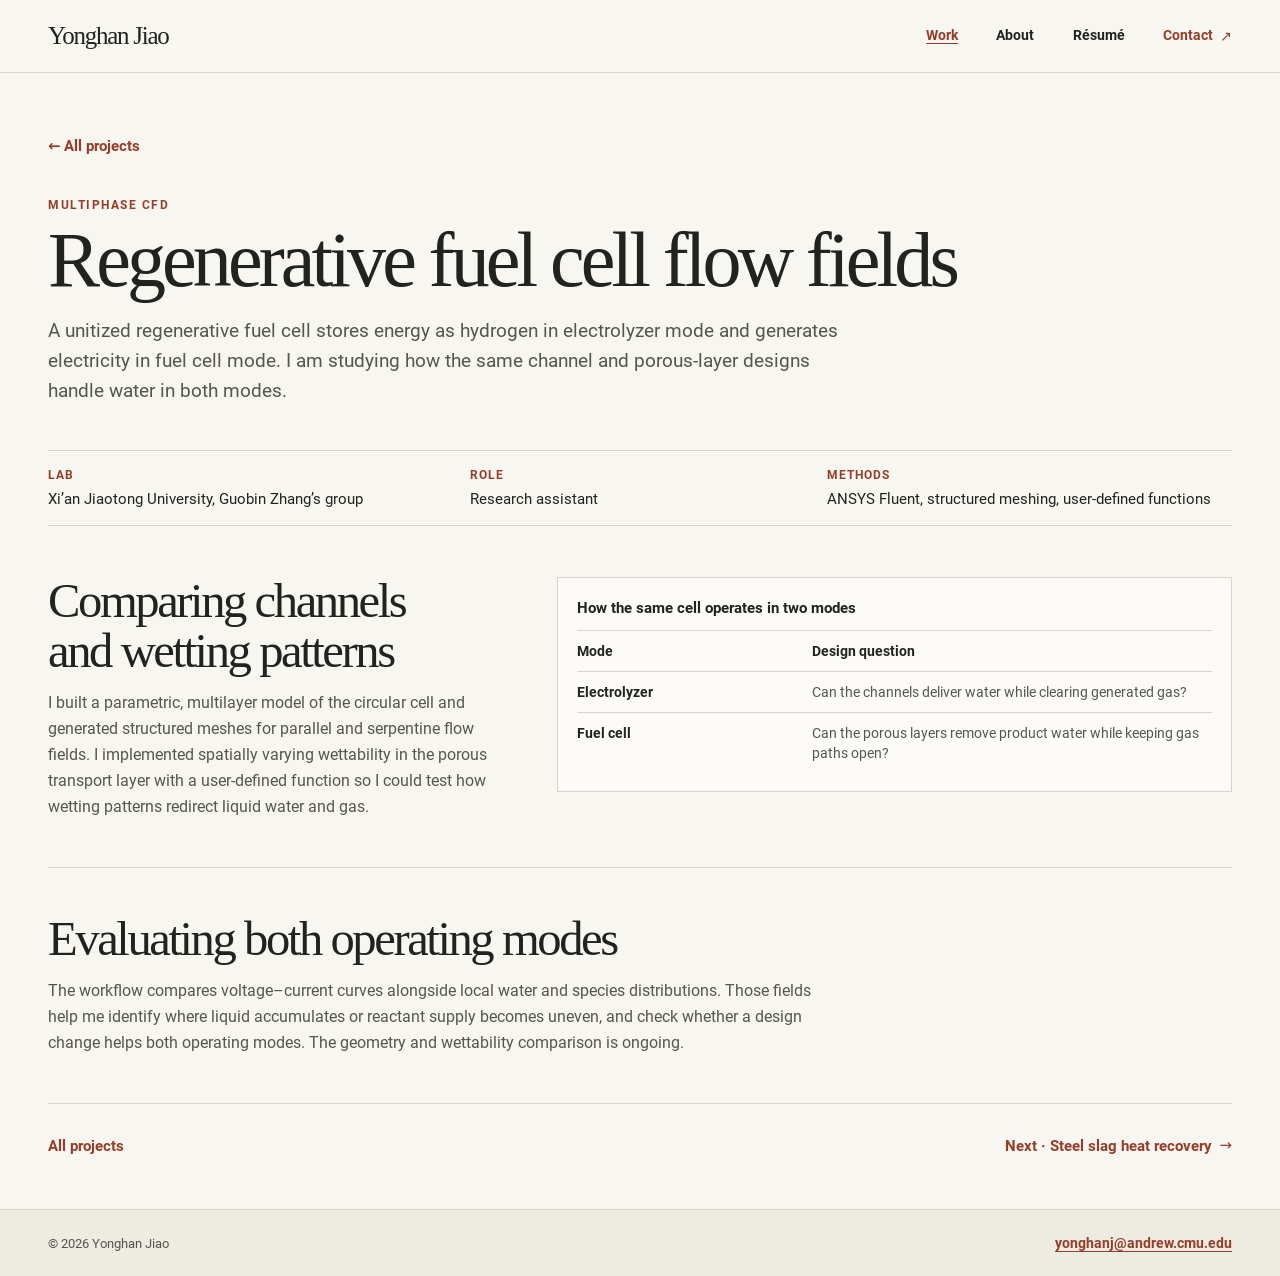
==== projects/regenerative-fuel-cells.html @ cce81bea "Add files via upload" ====
<!doctype html>
<html lang="en">
<head>
  <meta charset="utf-8">
  <meta name="viewport" content="width=device-width, initial-scale=1">
  <meta name="description" content="I built a 3D simulation workflow to compare water and gas transport in a circular cell that alternates between producing and consuming hydrogen.">
  <title>Regenerative fuel cell flow fields | Yonghan Jiao</title>
  <link rel="canonical" href="https://yonghan-jiao-engineering.neon-frost-7185.chatgpt.site/projects/regenerative-fuel-cells.html">
  <link rel="stylesheet" href="../assets/type.css">
  <link rel="stylesheet" href="../assets/site.css">
</head>
<body>
  <a class="skip" href="#main">Skip to content</a>
  <header class="site-header">
    <div class="shell header-content">
      <a class="wordmark" href="../index.html">Yonghan Jiao</a>
      <nav class="site-nav" aria-label="Main navigation">
        <a href="../index.html#work" aria-current="true">Work</a>
        <a href="../index.html#about">About</a>
        <a href="../index.html#resume">Résumé</a>
        <a class="nav-contact" href="mailto:yonghanj@andrew.cmu.edu">Contact <span class="arrow" aria-hidden="true">↗</span></a>
      </nav>
    </div>
  </header>
  <main id="main">
    <article class="shell">
      <header class="case-intro">
        <a class="text-link back-link" href="../index.html#work"><span aria-hidden="true">←&nbsp;</span> All projects</a>
        <p class="eyebrow">Multiphase CFD</p>
        <h1>Regenerative fuel cell flow fields</h1>
        <p class="deck">A unitized regenerative fuel cell stores energy as hydrogen in electrolyzer mode and generates electricity in fuel cell mode. I am studying how the same channel and porous-layer designs handle water in both modes.</p>
        <dl class="case-meta"><div><dt>Lab</dt><dd>Xi’an Jiaotong University, Guobin Zhang’s group</dd></div><div><dt>Role</dt><dd>Research assistant</dd></div><div><dt>Methods</dt><dd>ANSYS Fluent, structured meshing, user-defined functions</dd></div></dl>
      </header>
      <div class="case-body">
  <section class="case-section case-split">
    <div><h2>Comparing channels and wetting patterns</h2>
      <p>I built a parametric, multilayer model of the circular cell and generated structured meshes for parallel and serpentine flow fields. I implemented spatially varying wettability in the porous transport layer with a user-defined function so I could test how wetting patterns redirect liquid water and gas.</p></div>
    <figure class="compare-figure">
      <figcaption>How the same cell operates in two modes</figcaption>
      <table class="case-table">
        <thead><tr><th scope="col">Mode</th><th scope="col">Design question</th></tr></thead>
        <tbody><tr><th scope="row">Electrolyzer</th><td>Can the channels deliver water while clearing generated gas?</td></tr><tr><th scope="row">Fuel cell</th><td>Can the porous layers remove product water while keeping gas paths open?</td></tr></tbody>
      </table>
    </figure>
  </section>
  <section class="case-section">
    <h2>Evaluating both operating modes</h2>
      <p>The workflow compares voltage–current curves alongside local water and species distributions. Those fields help me identify where liquid accumulates or reactant supply becomes uneven, and check whether a design change helps both operating modes. The geometry and wettability comparison is ongoing.</p>
  </section>
      </div>
      <nav class="case-next" aria-label="More projects">
        <a class="text-link" href="../index.html#work">All projects</a>
        <a class="text-link next" href="steel-slag-heat-recovery.html">Next · Steel slag heat recovery <span class="arrow" aria-hidden="true">→</span></a>
      </nav>
    </article>
  </main>
  <footer class="site-footer">
    <div class="shell footer-content">
      <p>© 2026 Yonghan Jiao</p>
      <a href="mailto:yonghanj@andrew.cmu.edu">yonghanj@andrew.cmu.edu</a>
    </div>
  </footer>
</body>
</html>
---- assets/type.css ----
@font-face {
  font-family: Roboto;
  src: url("roboto-regular.woff2") format("woff2");
  font-weight: 400;
  font-display: swap;
}
@font-face {
  font-family: Roboto;
  src: url("roboto-bold.woff2") format("woff2");
  font-weight: 550 900;
  font-display: swap;
}
---- assets/site.css ----
:root {
  color-scheme: light;
  --paper: #f8f6f1;
  --white: #fff;
  --ink: #22231e;
  --muted: #55564e;
  --faint: #646359;
  --accent: #963d29;
  --accent-hover: #74301f;
  --line: #d9d4c9;
  --wash: #eeebe3;
  --display: "Instrument Serif", Georgia, "Times New Roman", serif;
  --body: "Roboto", system-ui, sans-serif;
}

*, *::before, *::after { box-sizing: border-box; }
html { scroll-padding-top: 6rem; }
body {
  margin: 0;
  background: var(--paper);
  color: var(--ink);
  font: 1rem / 1.62 var(--body);
  -webkit-font-smoothing: antialiased;
}
h1, h2, h3, p, figure, dl, dd { margin: 0; }
h1, h2, h3 { text-wrap: balance; }
h1, h2 { font-family: var(--display); font-weight: 400; letter-spacing: -.05em; }
h3 { line-height: 1.24; }
a { color: var(--accent); text-underline-offset: .21em; }
a:hover { color: var(--accent-hover); }
a:focus-visible { outline: 2px solid var(--accent); outline-offset: 5px; }
img { display: block; max-width: 100%; height: auto; }
sub, sup { line-height: 0; }
::selection { background: #ecd1c3; color: var(--ink); }

.shell { width: min(100% - 96px, 1220px); margin-inline: auto; }
.skip {
  position: fixed;
  z-index: 5;
  top: 12px;
  left: 12px;
  transform: translateY(-160%);
  padding: .7rem 1rem;
  color: var(--white);
  background: var(--ink);
}
.skip:focus { transform: none; color: var(--white); }

.site-header {
  position: sticky;
  top: 0;
  z-index: 3;
  background: var(--paper);
  border-bottom: 1px solid var(--line);
}
.header-content { display: flex; align-items: center; justify-content: space-between; min-height: 72px; gap: 1rem; }
.wordmark {
  color: var(--ink);
  font-family: var(--display);
  font-size: 1.56rem;
  line-height: 1.1;
  letter-spacing: -.05em;
  text-decoration: none;
  white-space: nowrap;
}
.site-nav { display: flex; align-items: center; gap: clamp(.95rem, 3vw, 2.65rem); }
.site-nav a {
  display: inline-flex;
  align-items: center;
  min-height: 42px;
  color: var(--ink);
  font-size: .89rem;
  font-weight: 550;
  text-decoration: none;
}
.site-nav a:hover, .site-nav a[aria-current] { color: var(--accent); text-decoration: underline; }
.site-nav .nav-contact { color: var(--accent); }
.arrow { margin-left: .48em; font: 400 1em / 1 "DejaVu Sans", "Segoe UI Symbol", sans-serif; }

.hero {
  display: grid;
  grid-template-columns: minmax(0, 1.14fr) minmax(0, .86fr);
  gap: clamp(2rem, 6vw, 6.4rem);
  align-items: center;
  padding-block: clamp(2.6rem, 5.1vw, 4.75rem) clamp(2.6rem, 4.9vw, 4.4rem);
}
.eyebrow {
  color: var(--accent);
  font-size: .75rem;
  font-weight: 700;
  letter-spacing: .125em;
  text-transform: uppercase;
  line-height: 1.45;
}
.hero .eyebrow { display: flex; align-items: center; gap: .75rem; }
.hero .eyebrow::before { content: ""; width: 1.85rem; height: 1px; background: var(--accent); }
.hero h1 { margin-block: .54rem 1.1rem; font-size: clamp(3.8rem, 7.2vw, 7rem); line-height: .99; }
.hero-role { font-size: clamp(1.12rem, 2vw, 1.55rem); letter-spacing: -.027em; font-weight: 550; line-height: 1.35; }
.hero-bio { max-width: 33rem; margin-top: 1.1rem; color: var(--muted); font-size: 1.03rem; }
.actions { display: flex; flex-wrap: wrap; align-items: center; gap: .7rem 1.55rem; margin-top: 1.8rem; }
.button {
  display: inline-flex;
  min-height: 47px;
  justify-content: center;
  align-items: center;
  padding: .64rem 1.03rem;
  border: 1px solid var(--accent);
  color: var(--white);
  background: var(--accent);
  text-decoration: none;
  font-size: .9rem;
  font-weight: 650;
}
.button:hover { background: var(--accent-hover); border-color: var(--accent-hover); color: var(--white); }
.text-link {
  display: inline-flex;
  align-items: center;
  min-height: 44px;
  font-size: .93rem;
  font-weight: 650;
  text-decoration: none;
}
.text-link:hover { text-decoration: underline; }
.portrait img { width: 100%; aspect-ratio: 1 / 1.02; object-fit: cover; object-position: 50% 17%; background: #282825; }
.portrait figcaption { padding-top: .48rem; color: var(--faint); font-size: .78rem; }

.band { border-top: 1px solid var(--line); }
.section-pad { padding-block: clamp(2.7rem, 5.5vw, 5.1rem); }
.section-title { margin-bottom: 1.52rem; font-size: clamp(2.65rem, 4.8vw, 4.6rem); line-height: .99; }
.project-grid { display: grid; grid-template-columns: repeat(2, minmax(0, 1fr)); gap: clamp(1.3rem, 3vw, 2.7rem); }
.feature {
  position: relative;
  display: flex;
  flex-direction: column;
  border: 1px solid var(--line);
  background: #fbfaf7;
}
.feature .cover {
  display: grid;
  place-items: center;
  height: clamp(12rem, 18.5vw, 17.4rem);
  padding: clamp(.75rem, 2.2vw, 1.55rem);
  border-bottom: 1px solid var(--line);
  background: var(--white);
  overflow: hidden;
}
.feature .cover img { width: 100%; height: 100%; object-fit: contain; }
.feature-copy { display: flex; flex-direction: column; flex: 1; padding: clamp(1.1rem, 2.4vw, 1.85rem); }
.feature h3 {
  margin-top: .48rem;
  font-family: var(--display);
  font-size: clamp(1.92rem, 3vw, 2.82rem);
  font-weight: 400;
  letter-spacing: -.04em;
  line-height: 1.02;
}
.feature h3 a, .experience-list h3 a { color: var(--ink); text-decoration: none; }
.feature h3 a:hover, .experience-list h3 a:hover { color: var(--accent); text-decoration: underline; }
.feature h3 a::after { content: ""; position: absolute; inset: 0; }
.feature p:not(.eyebrow) { margin-block: .85rem 1.1rem; color: var(--muted); }
.feature .feature-link { margin-top: auto; font-size: .89rem; font-weight: 650; color: var(--accent); }
.feature:focus-within, .feature:hover { border-color: #a89c90; }

.more-work { margin-top: clamp(2.7rem, 5.3vw, 4.7rem); }
.subheading { font: 400 clamp(1.9rem, 3.3vw, 2.8rem) / 1.1 var(--display); letter-spacing: -.042em; margin-bottom: 1rem; }
.experience-list { list-style: none; padding: 0; margin: 0; border-top: 1px solid var(--line); }
.experience-list li {
  position: relative;
  display: grid;
  grid-template-columns: minmax(0, .88fr) minmax(0, 1.12fr) 1.6rem;
  align-items: center;
  gap: .4rem clamp(1rem, 3vw, 2.7rem);
  padding-block: 1.23rem;
  border-bottom: 1px solid var(--line);
}
.experience-list .eyebrow { margin-bottom: .33rem; font-size: .67rem; }
.experience-list h3 { font-size: 1.15rem; font-weight: 650; letter-spacing: -.017em; }
.experience-list h3 a::after { content: ""; position: absolute; inset: 0; }
.experience-list .summary { color: var(--muted); font-size: .93rem; }
.experience-list .row-arrow { color: var(--accent); font: 400 1.13rem / 1 "DejaVu Sans", "Segoe UI Symbol", sans-serif; justify-self: end; }

.about-band { background: var(--wash); }
.about-layout { display: grid; grid-template-columns: minmax(0, 1fr) minmax(0, .68fr); gap: 2rem clamp(2.7rem, 8vw, 8rem); }
.about-copy p { max-width: 44rem; color: var(--muted); }
.about-copy p + p { margin-top: 1rem; }
.about-layout .section-title { margin-bottom: 1.2rem; }
.background { align-self: end; border-top: 1px solid #cbc4b6; }
.background > div { padding-block: 1.05rem; border-bottom: 1px solid #cbc4b6; }
.background dt { font-weight: 700; }
.background dd { color: var(--muted); font-size: .91rem; margin-top: .23rem; }

.resume-layout { display: grid; grid-template-columns: minmax(0, 1.06fr) minmax(0, .94fr); align-items: center; gap: 1.3rem 4rem; }
.resume-layout .section-title { margin-bottom: .8rem; }
.resume-layout p { max-width: 33rem; color: var(--muted); }
.resume-layout .actions { margin-top: 0; justify-content: flex-end; }

.site-footer { border-top: 1px solid var(--line); background: var(--wash); }
.footer-content { padding-block: 1.35rem; display: flex; align-items: baseline; justify-content: space-between; flex-wrap: wrap; gap: .5rem 2rem; }
.footer-content p { color: var(--muted); font-size: .8rem; }
.footer-content a { font-size: .88rem; font-weight: 600; overflow-wrap: anywhere; }

.case-intro { padding-top: clamp(1.65rem, 4vw, 3.3rem); padding-bottom: clamp(1.5rem, 4vw, 3.2rem); }
.back-link { margin-bottom: clamp(.9rem, 3vw, 1.8rem); }
.case-intro h1 { font-size: clamp(3rem, 6.1vw, 5.65rem); line-height: .98; margin-block: .5rem 1.07rem; text-wrap: pretty; }
.case-intro .deck { color: var(--muted); font-size: clamp(1.02rem, 1.45vw, 1.22rem); max-width: 50rem; }
.case-meta {
  display: grid;
  grid-template-columns: 1.05fr .88fr 1.07fr;
  gap: .9rem 1.5rem;
  margin-top: clamp(1.45rem, 3.4vw, 2.8rem);
  padding-block: .95rem;
  border-block: 1px solid var(--line);
}
.case-meta dt { font-weight: 700; font-size: .74rem; letter-spacing: .085em; text-transform: uppercase; color: var(--accent); }
.case-meta dd { font-size: .91rem; line-height: 1.45; margin-top: .22rem; }
.case-section { padding-block: clamp(1.45rem, 3.7vw, 3.25rem); border-bottom: 1px solid var(--line); }
.case-section:first-child { padding-top: 0; }
.case-section h2 { font-size: clamp(2.1rem, 3.8vw, 3.38rem); line-height: 1.02; margin-bottom: .85rem; }
.case-section p { color: var(--muted); max-width: 48rem; }
.case-section p + p { margin-top: .82rem; }
.case-split { display: grid; grid-template-columns: minmax(0, .8fr) minmax(0, 1.2fr); align-items: start; gap: 1.6rem clamp(1.6rem, 4.6vw, 4.6rem); }
.figure-image {
  display: block;
  background: var(--white);
  border: 1px solid var(--line);
  padding: clamp(.45rem, 1.3vw, 1.1rem);
}
.figure-image img { width: 100%; }
.case-figure figcaption { padding-top: .65rem; font-size: .81rem; color: var(--faint); line-height: 1.52; }
.case-figure figcaption a { display: inline-block; font-weight: 650; margin-left: .18rem; }
.result-stats {
  display: grid;
  grid-template-columns: repeat(2, minmax(0, 1fr));
  margin: 1.35rem 0 1.15rem;
  border-block: 1px solid var(--line);
}
.result-stats > div { padding: .85rem .8rem .92rem 0; }
.result-stats > div + div { padding-left: .9rem; border-left: 1px solid var(--line); }
.result-stats dt { font-size: .8rem; color: var(--muted); }
.result-stats dd { margin: 0 0 .13rem; color: var(--accent); font: 400 clamp(1.65rem, 2.4vw, 2.45rem) / 1.15 var(--display); letter-spacing: -.035em; }
.result-stats .units { font: 500 .75rem / 1.2 var(--body); letter-spacing: 0; white-space: nowrap; }
.figure-strip { max-width: 59rem; margin-top: 1.22rem; }
.figure-pair { display: grid; gap: 1.4rem; align-content: start; }
.figure-pair .case-figure { max-width: 38rem; }
.key-result { margin-top: 1.08rem; padding: .75rem 1rem; border-left: 3px solid var(--accent); background: var(--wash); }
.key-result strong { color: var(--ink); }

.compare-figure { padding: 1.1rem 1.2rem; border: 1px solid var(--line); background: #fcfbf8; }
.compare-figure figcaption { margin-bottom: .65rem; color: var(--ink); font-weight: 650; font-size: .93rem; }
.case-table { width: 100%; border-collapse: collapse; font-size: .87rem; line-height: 1.45; }
.case-table th, .case-table td { padding: .62rem .58rem .62rem 0; text-align: left; vertical-align: top; border-top: 1px solid var(--line); }
.case-table th { font-weight: 650; }
.case-table td { color: var(--muted); }
.case-table tbody th { width: 37%; }
.process-list { margin: 0; padding-left: 1.3rem; color: var(--muted); }
.process-list li + li { margin-top: .42rem; }
.process-list li::marker { color: var(--accent); }
.process-list strong { color: var(--ink); }
.case-next { padding-block: 1.2rem 2.6rem; display: flex; align-items: baseline; justify-content: space-between; flex-wrap: wrap; column-gap: 1.4rem; }
.case-next .next { text-align: right; }

@media (max-width: 860px) {
  .shell { width: calc(100% - 56px); }
  .hero { gap: 1.75rem; grid-template-columns: minmax(0, 1.1fr) minmax(0, .9fr); }
  .hero h1 { font-size: clamp(3.32rem, 8vw, 5.1rem); }
  .portrait img { aspect-ratio: .87; }
  .feature-copy { padding: 1.15rem; }
  .case-split { grid-template-columns: minmax(0, 1fr) minmax(0, 1.12fr); }
}

@media (max-width: 640px) {
  html { scroll-padding-top: 4.8rem; }
  .shell { width: calc(100% - 34px); }
  .header-content { min-height: 62px; }
  .wordmark { font-size: 1.21rem; }
  .site-nav { gap: clamp(.65rem, 2.8vw, 1.05rem); }
  .site-nav a { font-size: .8rem; }
  .site-nav .nav-contact { display: none; }
  .hero, .project-grid, .about-layout, .resume-layout, .case-split { grid-template-columns: 1fr; }
  .hero { padding-top: 2.15rem; gap: 1.65rem; }
  .hero h1 { font-size: clamp(3.45rem, 12vw, 5.15rem); margin-bottom: .72rem; }
  .hero-bio { margin-top: .78rem; font-size: .98rem; }
  .actions { margin-top: 1.2rem; }
  .portrait img { aspect-ratio: 1.19; object-position: 50% 12%; }
  .feature .cover { height: auto; aspect-ratio: 1.94; padding: .65rem; }
  .experience-list li { grid-template-columns: 1fr 1.5rem; }
  .experience-list .summary { grid-row: 2; }
  .experience-list .row-arrow { grid-column: 2; grid-row: 1 / 3; }
  .resume-layout .actions { justify-content: flex-start; }
  .case-meta { grid-template-columns: 1fr; gap: .64rem; }
  .case-meta > div { display: grid; grid-template-columns: 5.5rem minmax(0, 1fr); gap: .45rem; align-items: baseline; }
  .case-meta dd { margin: 0; }
  .case-next .next { text-align: left; }
}
@media (prefers-reduced-motion: no-preference) {
  .button, .feature { transition: background-color .16s, border-color .16s; }
}
@media print {
  .site-header, .site-footer, .actions, .back-link, .case-next { display: none; }
  .shell { width: 100%; }
  .case-figure, .case-section { break-inside: avoid; }
}
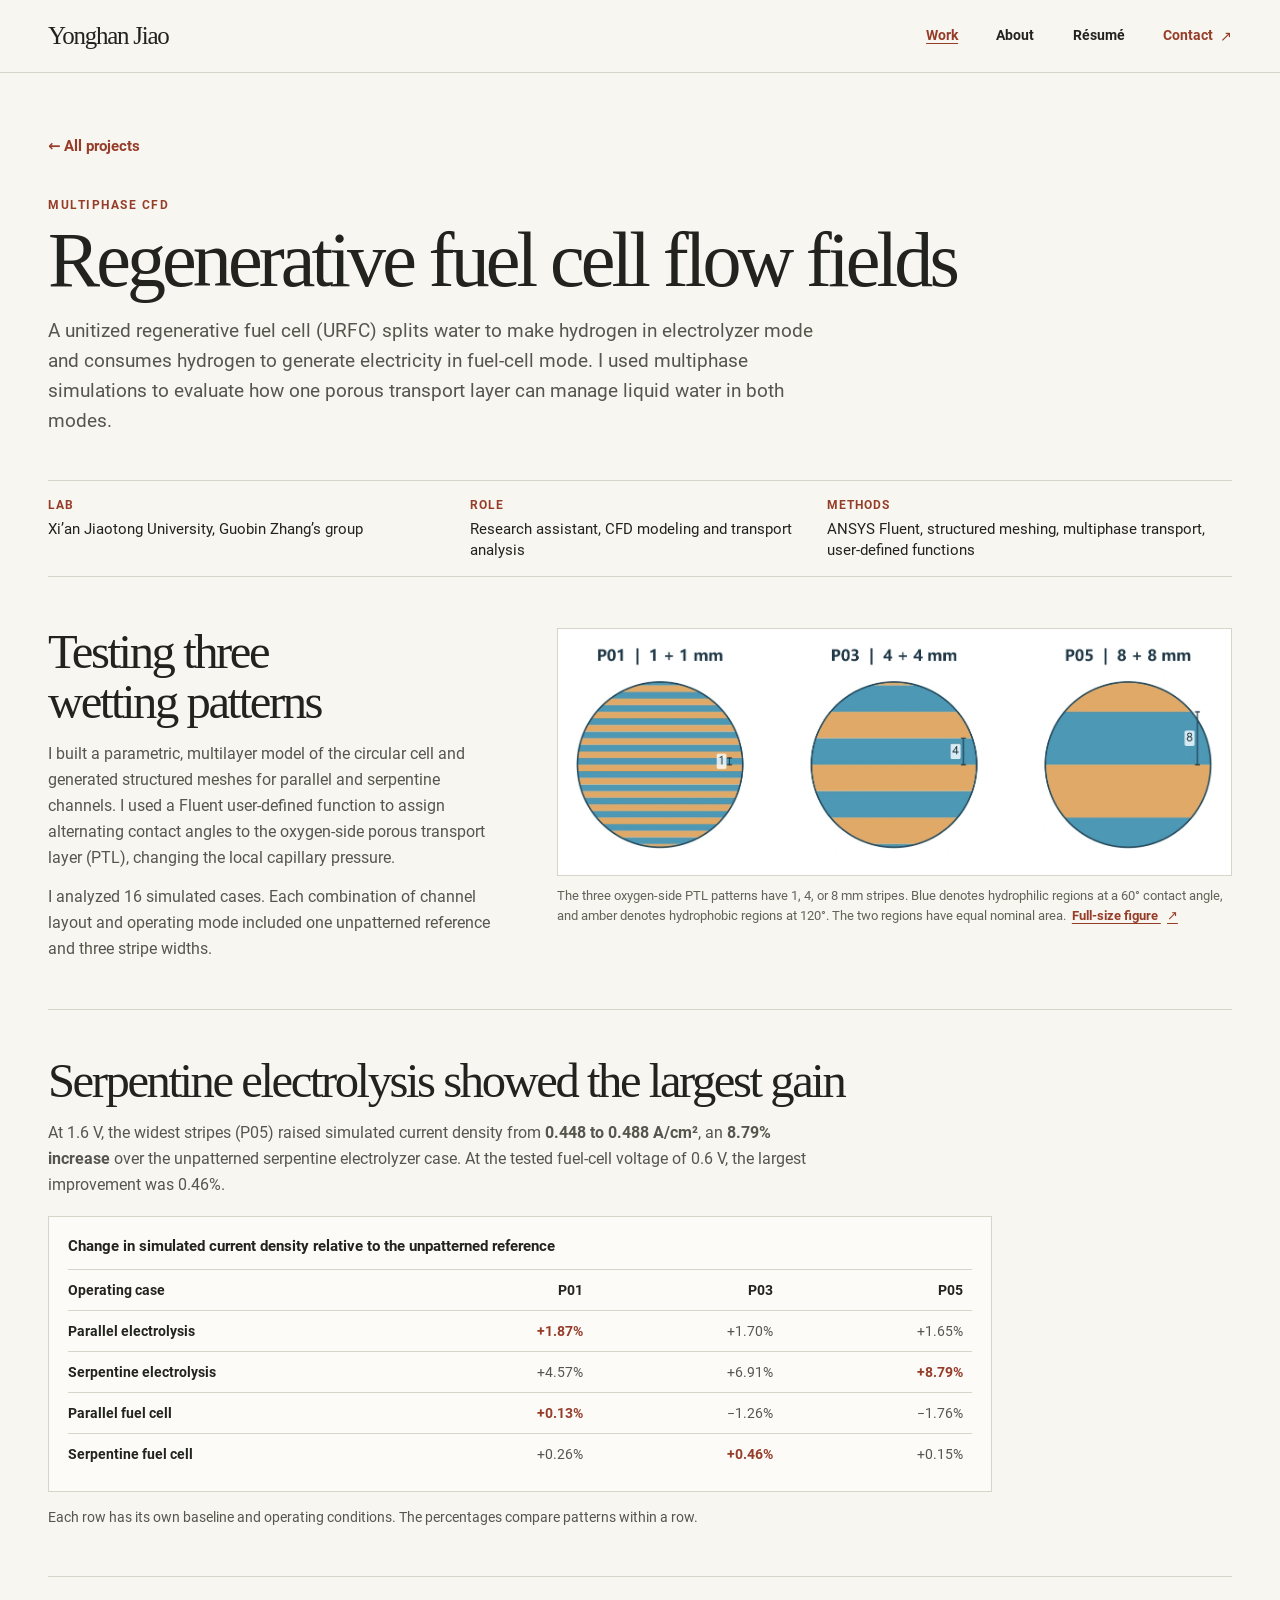
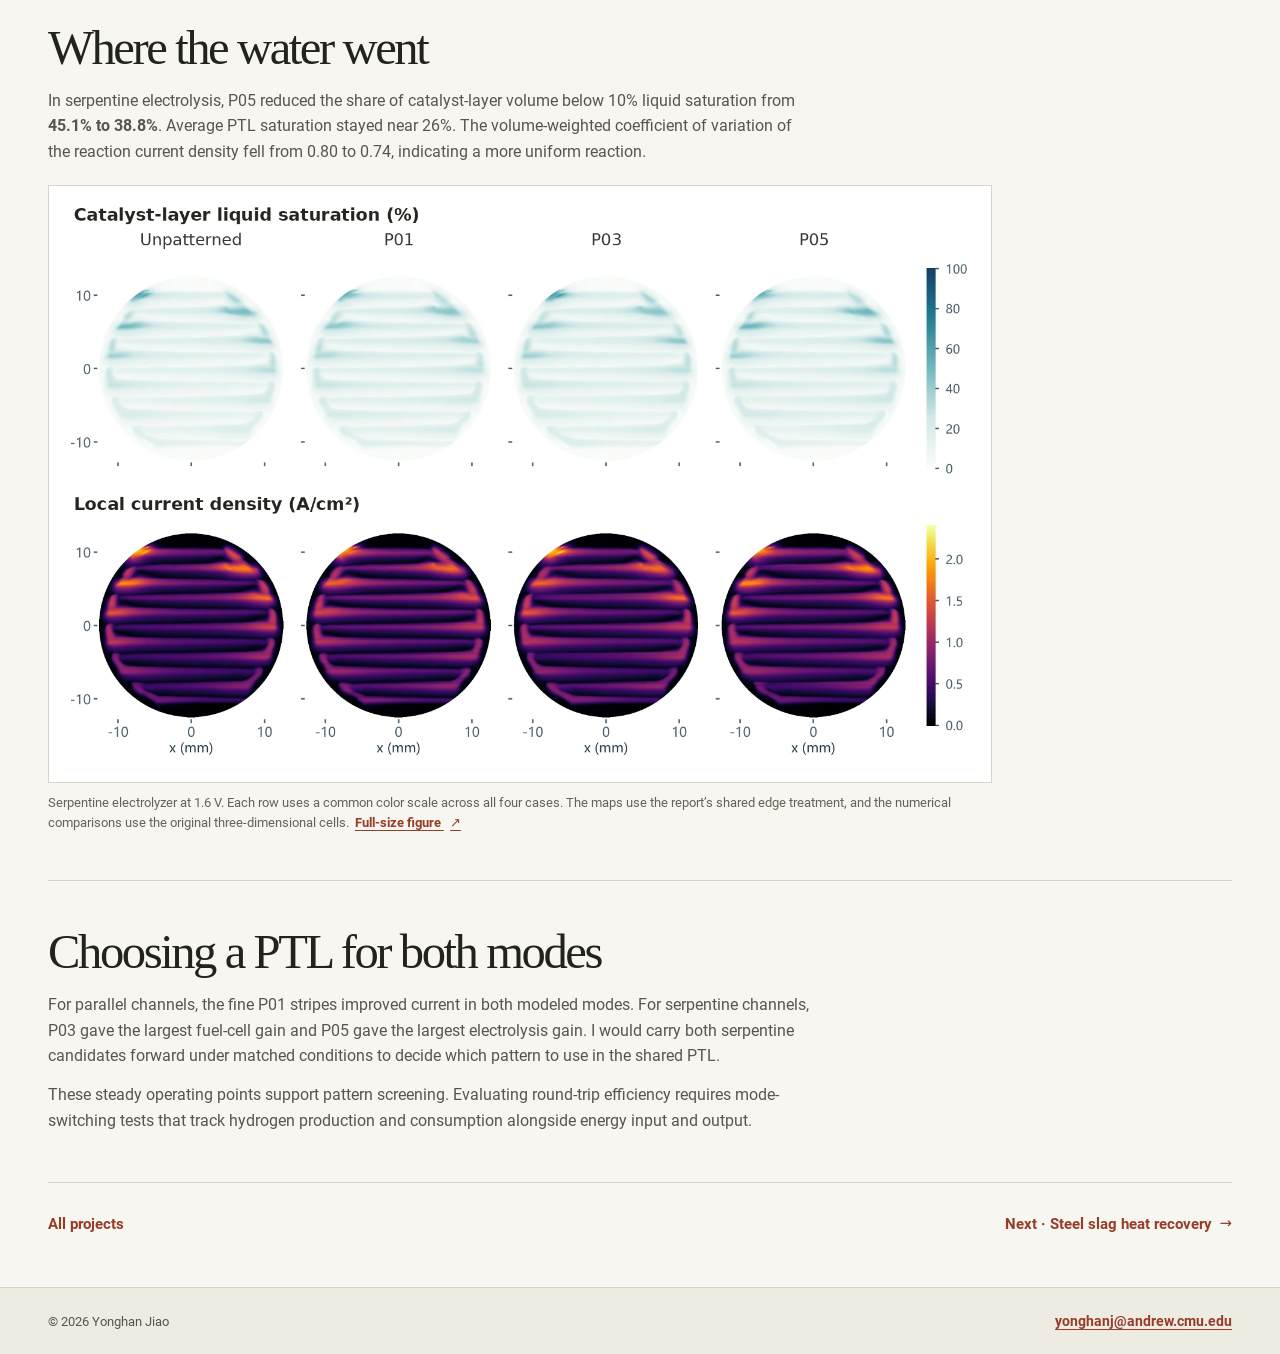
==== commit ec3a3b80: "Add files via upload" ====
--- a/projects/regenerative-fuel-cells.html
+++ b/projects/regenerative-fuel-cells.html
@@ -3,7 +3,7 @@
 <head>
   <meta charset="utf-8">
   <meta name="viewport" content="width=device-width, initial-scale=1">
-  <meta name="description" content="I built a 3D simulation workflow to compare water and gas transport in a circular cell that alternates between producing and consuming hydrogen.">
+  <meta name="description" content="Three-dimensional Fluent simulations of patterned wettability and dual-mode water management in a circular unitized regenerative fuel cell.">
   <title>Regenerative fuel cell flow fields | Yonghan Jiao</title>
   <link rel="canonical" href="https://yonghan-jiao-engineering.neon-frost-7185.chatgpt.site/projects/regenerative-fuel-cells.html">
   <link rel="stylesheet" href="../assets/type.css">
@@ -28,25 +28,51 @@
         <a class="text-link back-link" href="../index.html#work"><span aria-hidden="true">←&nbsp;</span> All projects</a>
         <p class="eyebrow">Multiphase CFD</p>
         <h1>Regenerative fuel cell flow fields</h1>
-        <p class="deck">A unitized regenerative fuel cell stores energy as hydrogen in electrolyzer mode and generates electricity in fuel cell mode. I am studying how the same channel and porous-layer designs handle water in both modes.</p>
-        <dl class="case-meta"><div><dt>Lab</dt><dd>Xi’an Jiaotong University, Guobin Zhang’s group</dd></div><div><dt>Role</dt><dd>Research assistant</dd></div><div><dt>Methods</dt><dd>ANSYS Fluent, structured meshing, user-defined functions</dd></div></dl>
+        <p class="deck">A unitized regenerative fuel cell (URFC) splits water to make hydrogen in electrolyzer mode and consumes hydrogen to generate electricity in fuel-cell mode. I used multiphase simulations to evaluate how one porous transport layer can manage liquid water in both modes.</p>
+        <dl class="case-meta"><div><dt>Lab</dt><dd>Xi’an Jiaotong University, Guobin Zhang’s group</dd></div><div><dt>Role</dt><dd>Research assistant, CFD modeling and transport analysis</dd></div><div><dt>Methods</dt><dd>ANSYS Fluent, structured meshing, multiphase transport, user-defined functions</dd></div></dl>
       </header>
       <div class="case-body">
-  <section class="case-section case-split">
-    <div><h2>Comparing channels and wetting patterns</h2>
-      <p>I built a parametric, multilayer model of the circular cell and generated structured meshes for parallel and serpentine flow fields. I implemented spatially varying wettability in the porous transport layer with a user-defined function so I could test how wetting patterns redirect liquid water and gas.</p></div>
-    <figure class="compare-figure">
-      <figcaption>How the same cell operates in two modes</figcaption>
-      <table class="case-table">
-        <thead><tr><th scope="col">Mode</th><th scope="col">Design question</th></tr></thead>
-        <tbody><tr><th scope="row">Electrolyzer</th><td>Can the channels deliver water while clearing generated gas?</td></tr><tr><th scope="row">Fuel cell</th><td>Can the porous layers remove product water while keeping gas paths open?</td></tr></tbody>
-      </table>
-    </figure>
-  </section>
-  <section class="case-section">
-    <h2>Evaluating both operating modes</h2>
-      <p>The workflow compares voltage–current curves alongside local water and species distributions. Those fields help me identify where liquid accumulates or reactant supply becomes uneven, and check whether a design change helps both operating modes. The geometry and wettability comparison is ongoing.</p>
-  </section>
+        <section class="case-section case-split">
+          <div>
+            <h2>Testing three wetting patterns</h2>
+            <p>I built a parametric, multilayer model of the circular cell and generated structured meshes for parallel and serpentine channels. I used a Fluent user-defined function to assign alternating contact angles to the oxygen-side porous transport layer (PTL), changing the local capillary pressure.</p>
+            <p>I analyzed 16 simulated cases. Each combination of channel layout and operating mode included one unpatterned reference and three stripe widths.</p>
+          </div>
+          <figure class="case-figure">
+            <div class="figure-image"><img src="../assets/urfc-ptl-patterns.webp" alt="Circular oxygen-side porous transport layers with alternating one, four and eight millimeter stripes" width="1377" height="457" loading="lazy" decoding="async"></div>
+            <figcaption>The three oxygen-side PTL patterns have 1, 4, or 8 mm stripes. Blue denotes hydrophilic regions at a 60° contact angle, and amber denotes hydrophobic regions at 120°. The two regions have equal nominal area. <a href="../assets/urfc-ptl-patterns.webp">Full-size figure <span class="arrow" aria-hidden="true">↗</span></a></figcaption>
+          </figure>
+        </section>
+        <section class="case-section">
+          <h2>Serpentine electrolysis showed the largest gain</h2>
+          <p>At 1.6 V, the widest stripes (P05) raised simulated current density from <strong>0.448 to 0.488 A/cm²</strong>, an <strong>8.79% increase</strong> over the unpatterned serpentine electrolyzer case. At the tested fuel-cell voltage of 0.6 V, the largest improvement was 0.46%.</p>
+          <figure class="compare-figure case-data">
+            <figcaption id="urfc-current-caption">Change in simulated current density relative to the unpatterned reference</figcaption>
+            <table class="case-table case-table--numeric" aria-labelledby="urfc-current-caption">
+              <thead><tr><th scope="col">Operating case</th><th scope="col">P01</th><th scope="col">P03</th><th scope="col">P05</th></tr></thead>
+              <tbody>
+                <tr><th scope="row">Parallel electrolysis</th><td><strong>+1.87%</strong></td><td>+1.70%</td><td>+1.65%</td></tr>
+                <tr><th scope="row">Serpentine electrolysis</th><td>+4.57%</td><td>+6.91%</td><td><strong>+8.79%</strong></td></tr>
+                <tr><th scope="row">Parallel fuel cell</th><td><strong>+0.13%</strong></td><td>−1.26%</td><td>−1.76%</td></tr>
+                <tr><th scope="row">Serpentine fuel cell</th><td>+0.26%</td><td><strong>+0.46%</strong></td><td>+0.15%</td></tr>
+              </tbody>
+            </table>
+          </figure>
+          <p class="case-note">Each row has its own baseline and operating conditions. The percentages compare patterns within a row.</p>
+        </section>
+        <section class="case-section">
+          <h2>Where the water went</h2>
+          <p>In serpentine electrolysis, P05 reduced the share of catalyst-layer volume below 10% liquid saturation from <strong>45.1% to 38.8%</strong>. Average PTL saturation stayed near 26%. The volume-weighted coefficient of variation of the reaction current density fell from 0.80 to 0.74, indicating a more uniform reaction.</p>
+          <figure class="case-figure figure-strip">
+            <div class="figure-image"><img src="../assets/urfc-serpentine-we-fields.webp" alt="Modeled catalyst-layer water saturation and local current density for the unpatterned, P01, P03, and P05 serpentine electrolyzer cases" width="1511" height="936" loading="lazy" decoding="async"></div>
+            <figcaption>Serpentine electrolyzer at 1.6 V. Each row uses a common color scale across all four cases. The maps use the report’s shared edge treatment, and the numerical comparisons use the original three-dimensional cells. <a href="../assets/urfc-serpentine-we-fields.webp">Full-size figure <span class="arrow" aria-hidden="true">↗</span></a></figcaption>
+          </figure>
+        </section>
+        <section class="case-section">
+          <h2>Choosing a PTL for both modes</h2>
+          <p>For parallel channels, the fine P01 stripes improved current in both modeled modes. For serpentine channels, P03 gave the largest fuel-cell gain and P05 gave the largest electrolysis gain. I would carry both serpentine candidates forward under matched conditions to decide which pattern to use in the shared PTL.</p>
+          <p>These steady operating points support pattern screening. Evaluating round-trip efficiency requires mode-switching tests that track hydrogen production and consumption alongside energy input and output.</p>
+        </section>
       </div>
       <nav class="case-next" aria-label="More projects">
         <a class="text-link" href="../index.html#work">All projects</a>
--- a/assets/site.css
+++ b/assets/site.css
@@ -252,6 +252,14 @@
 .case-table th { font-weight: 650; }
 .case-table td { color: var(--muted); }
 .case-table tbody th { width: 37%; }
+.case-data { margin-top: 1.1rem; max-width: 59rem; }
+.case-table--numeric :is(th, td):not(:first-child) {
+  text-align: right;
+  font-variant-numeric: tabular-nums;
+  white-space: nowrap;
+}
+.case-table--numeric td strong { color: var(--accent); }
+.case-section p.case-note { margin-top: .85rem; font-size: .88rem; }
 .process-list { margin: 0; padding-left: 1.3rem; color: var(--muted); }
 .process-list li + li { margin-top: .42rem; }
 .process-list li::marker { color: var(--accent); }
